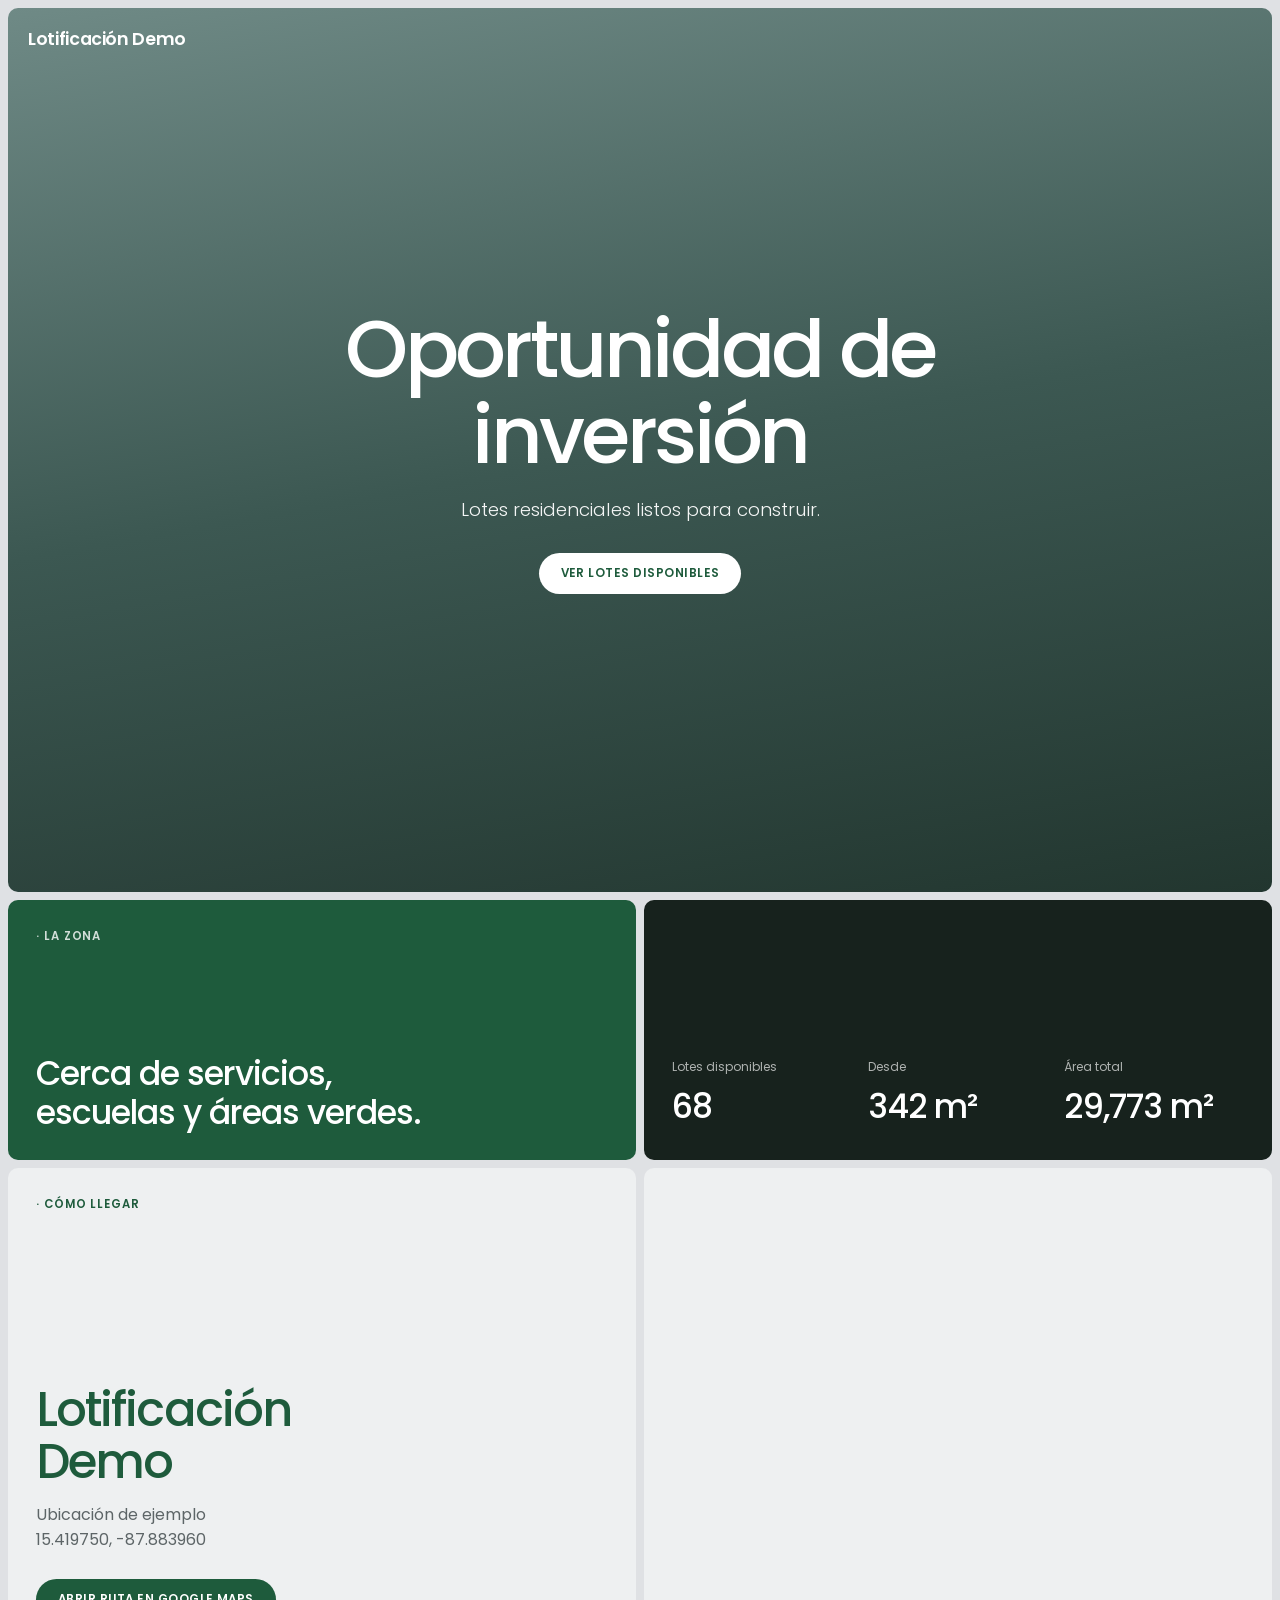
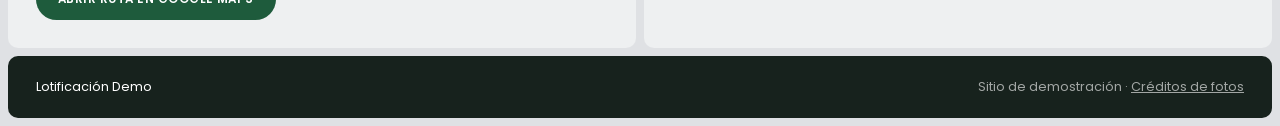
==== index.html @ 6e9f92a8 "Demo de lotificación con mapa interactivo Plano ficticio de 87 lotes sobre un terreno real vacío, fo" ====
<!doctype html>
<html lang="es">
<head>
  <meta charset="utf-8">
  <meta name="viewport" content="width=device-width, initial-scale=1">
  <title>Lotificación Demo · Oportunidad de inversión</title>
  <link rel="icon" type="image/svg+xml" href="img/favicon.svg">
  <meta name="theme-color" content="#1e5b3c">
  <meta name="description" content="Demo de lotificación: lotes residenciales con mapa interactivo.">
  <link rel="preconnect" href="https://fonts.googleapis.com">
  <link rel="preconnect" href="https://fonts.gstatic.com" crossorigin>
  <link rel="stylesheet" href="https://fonts.googleapis.com/css2?family=Poppins:wght@300;400;500;600&display=swap">
  <link rel="stylesheet" href="css/landing.css">
</head>
<body>
  <main class="frame">

    <!-- Hero: fondo de color (demo sin video) -->
    <section class="hero panel">
      <a href="./" class="logo">Lotificación Demo</a>
      <div class="hero-content">
        <h1>Oportunidad de inversión</h1>
        <p>Lotes residenciales listos para construir.</p>
        <a href="mapa" class="btn btn-light">Ver lotes disponibles</a>
      </div>
    </section>

    <div class="duo">
      <section class="panel panel-accent zone">
        <p class="eyebrow eyebrow-light">La zona</p>
        <p class="zone-text">Cerca de servicios, escuelas y áreas verdes.</p>
      </section>
      <section class="panel panel-dark facts">
        <dl>
          <div><dt>Lotes disponibles</dt><dd id="stat-disponibles">—</dd></div>
          <div><dt>Desde</dt><dd id="stat-desde">—</dd></div>
          <div><dt>Área total</dt><dd id="stat-area">—</dd></div>
        </dl>
      </section>
    </div>

    <section class="duo route" id="ubicacion">
      <div class="panel panel-light route-text">
        <p class="eyebrow">Cómo llegar</p>
        <div>
          <h2>Lotificación Demo</h2>
          <p class="intro">Ubicación de ejemplo<br><span id="coords"></span></p>
          <a class="btn" id="btn-ruta" target="_blank" rel="noopener">Abrir ruta en Google Maps</a>
        </div>
      </div>
      <iframe class="panel route-map" id="mapa-google" title="Ubicación en Google Maps" loading="lazy" referrerpolicy="no-referrer-when-downgrade"></iframe>
    </section>

    <footer class="panel panel-dark footer">
      <span>Lotificación Demo</span>
      <span>Sitio de demostración · <a href="creditos">Créditos de fotos</a></span>
    </footer>
  </main>

  <script src="js/config.js"></script>
  <script src="js/inventario.js"></script>
  <script src="js/landing.js"></script>
</body>
</html>
---- css/landing.css ----
:root {
  --page: #dfe1e4;
  --surface: #eef0f1;
  --ink: #23292b;
  --muted: #5d6567;
  --accent: #1e5b3c;      /* verde profundo, acorde a los lotes del mapa */
  --accent-dark: #164430;
  --dark: #17221d;
  --radius: 10px;
  --gap: 8px;
  font-family: "Poppins", "Segoe UI", system-ui, sans-serif;
  color: var(--ink);
}

* { box-sizing: border-box; }
[hidden] { display: none !important; }
html { scroll-behavior: smooth; }
body { margin: 0; background: var(--page); -webkit-font-smoothing: antialiased; }
h1, h2 { font-weight: 500; margin: 0; line-height: 1.08; }

/* Marco: toda la página son paneles con esquinas suaves separados por un margen fino */
.frame { padding: var(--gap); display: flex; flex-direction: column; gap: var(--gap); }
.panel { border-radius: var(--radius); overflow: hidden; position: relative; }
.panel-accent { background: var(--accent); color: #fff; }
.panel-dark { background: var(--dark); color: #fff; }

.eyebrow {
  margin: 0; font-size: .72rem; font-weight: 600; text-transform: uppercase; letter-spacing: .08em; color: var(--accent);
}
.eyebrow::before { content: "· "; }
.eyebrow-light { color: rgba(255, 255, 255, .8); }

.btn {
  display: inline-block; padding: 12px 22px; border-radius: 999px; background: var(--accent); color: #fff;
  font-size: .74rem; font-weight: 600; text-transform: uppercase; letter-spacing: .04em; text-decoration: none;
  transition: background .15s, color .15s;
}
.btn:hover { background: var(--accent-dark); }
.btn-light { background: #fff; color: var(--accent); }
.btn-light:hover { background: var(--surface); }

/* Hero */
.hero {
  min-height: calc(100svh - var(--gap) * 2); display: flex; align-items: center; justify-content: center;
  padding: 96px 20px; text-align: center; color: #fff;
  background: linear-gradient(170deg, #6f8a86 0%, #3c5852 50%, #22362f 100%);
}
.hero-media { position: absolute; inset: 0; width: 100%; height: 100%; object-fit: cover; }
.hero-media.missing { display: none; }
.hero-shade {
  position: absolute; inset: 0;
  background: linear-gradient(to bottom, rgba(10, 20, 16, .55) 0%, rgba(10, 20, 16, .28) 35%, rgba(10, 20, 16, .32) 70%, rgba(10, 20, 16, .5) 100%);
}
/* Logo en blanco sin fondo; una sombra suave lo separa del video cuando la toma es clara */
.logo { position: absolute; top: 18px; left: 20px; z-index: 2; display: block; }
.logo { color: #fff; text-decoration: none; font-size: 1.1rem; font-weight: 600; letter-spacing: -.02em; }
.hero-content { position: relative; max-width: 760px; display: flex; flex-direction: column; align-items: center; }
.hero h1 { font-size: clamp(2.5rem, 7vw, 5rem); letter-spacing: -.045em; }
.hero p { margin: 18px 0 30px; font-size: clamp(1rem, 2vw, 1.15rem); font-weight: 300; opacity: .95; max-width: 36ch; }

/* Bloques bajo el hero */
.duo { display: grid; grid-template-columns: 1fr 1fr; gap: var(--gap); }
.zone, .facts { padding: 28px; min-height: 260px; display: flex; flex-direction: column; }
.zone-text { margin: auto 0 0; font-size: clamp(1.4rem, 2.6vw, 2.1rem); font-weight: 500; letter-spacing: -.03em; line-height: 1.15; max-width: 20ch; }
.facts dl { margin: auto 0 0; display: grid; grid-template-columns: repeat(3, 1fr); gap: 16px; }
.facts dt { font-size: .75rem; opacity: .65; }
.facts dd { margin: 6px 0 0; font-size: clamp(1.4rem, 2.6vw, 2.1rem); font-weight: 500; letter-spacing: -.03em; }

/* Cómo llegar: texto y mapa en la misma fila */
.panel-light { background: var(--surface); }
.route-text { padding: 28px; min-height: 480px; display: flex; flex-direction: column; justify-content: space-between; gap: 32px; }
.route-text h2 { font-size: clamp(2rem, 4vw, 3rem); letter-spacing: -.04em; color: var(--accent); max-width: 12ch; }
.intro { margin: 16px 0 26px; line-height: 1.55; color: var(--muted); }
.route-map { width: 100%; height: 100%; min-height: 480px; border: 0; display: block; background: var(--surface); }

.footer { display: flex; justify-content: space-between; flex-wrap: wrap; gap: 12px; padding: 22px 28px; font-size: .8rem; }
.footer span:last-child { opacity: .6; }
.footer a { color: inherit; }

@media (max-width: 760px) {
  .duo { grid-template-columns: 1fr; }
  .zone, .facts { min-height: 200px; padding: 24px; }
  .facts dl { grid-template-columns: 1fr 1fr; }
  .route-text { min-height: 0; padding: 24px; }
  .route-map { min-height: 360px; }
  .logo { left: 12px; top: 12px; }
}
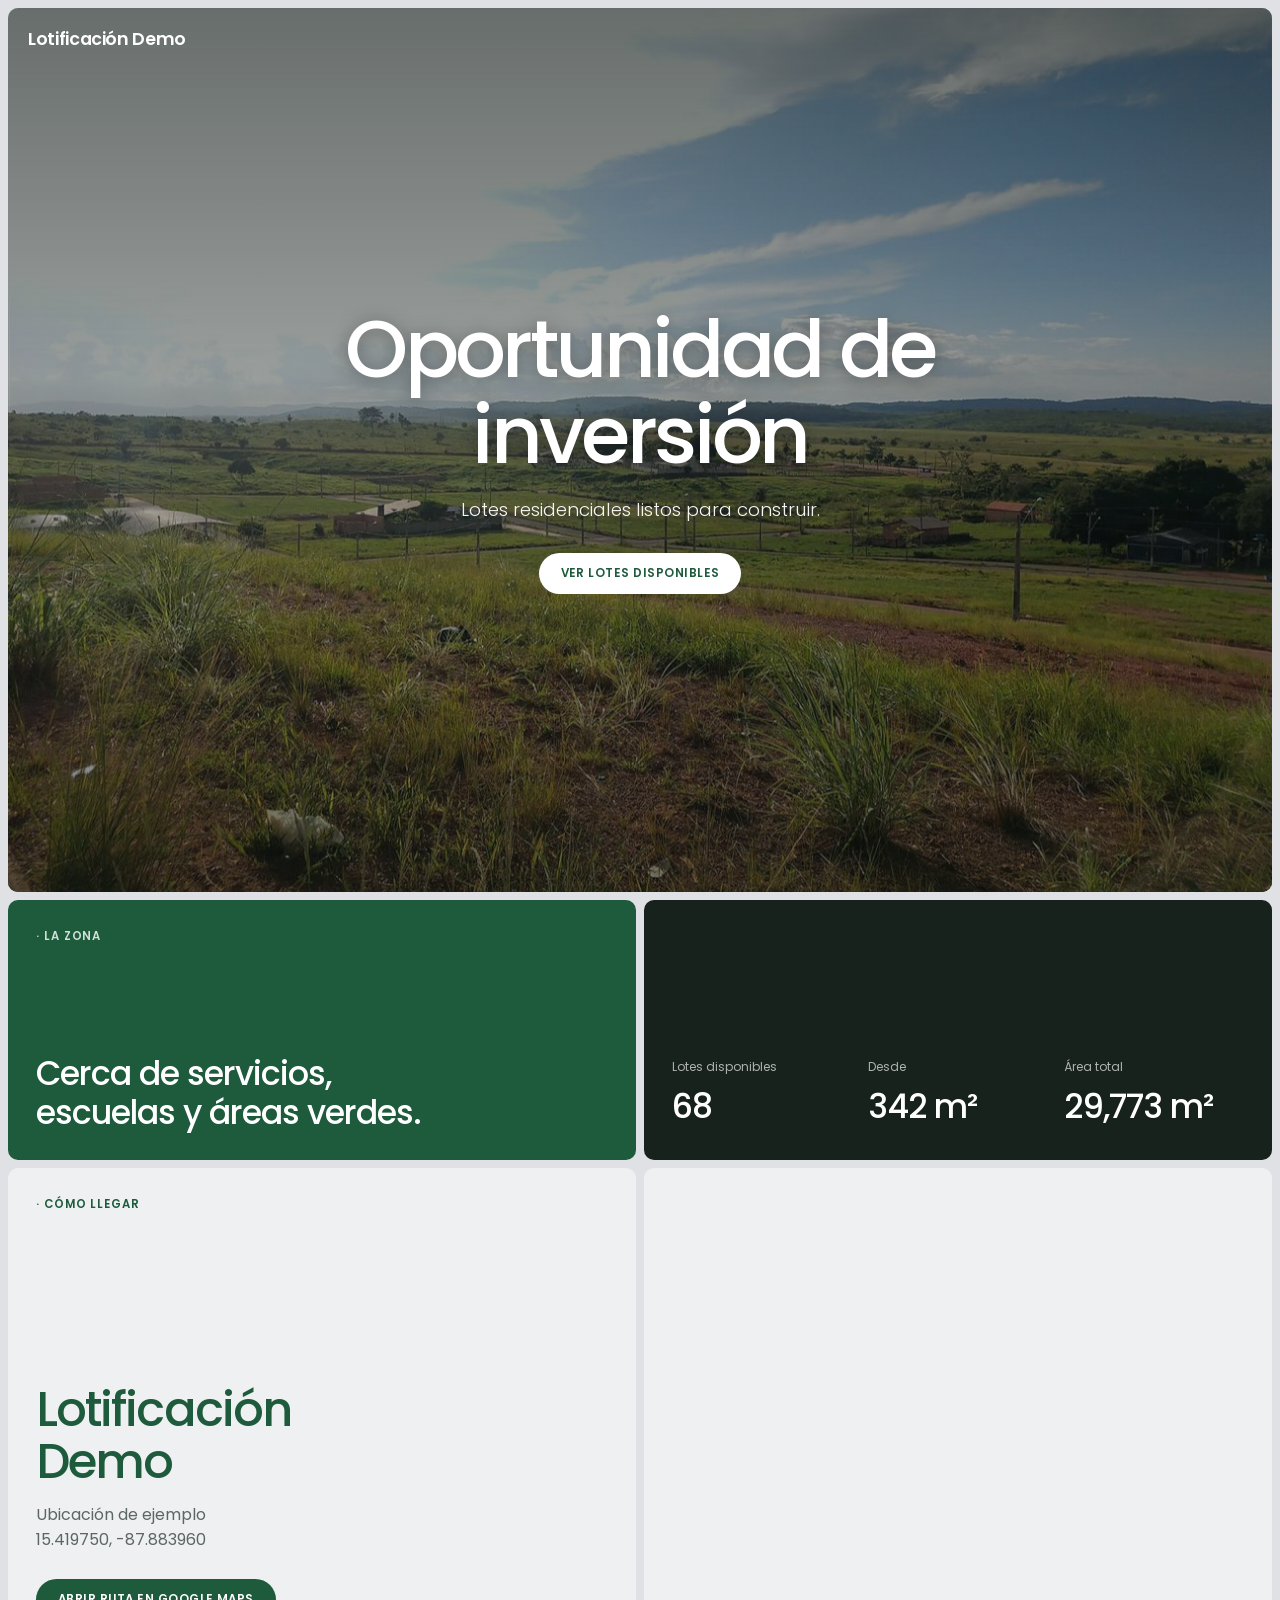
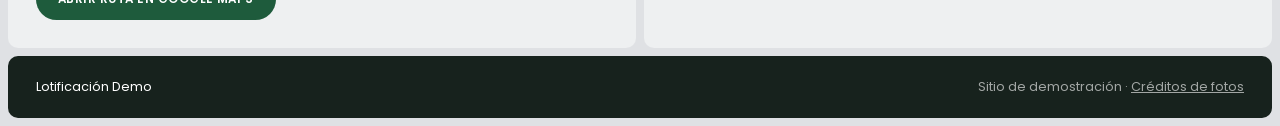
==== commit 944a6d2b: "Foto de portada en el landing Terreno en lotificación de Wikimedia Commons (CC BY-SA 4.0), con oscur" ====
--- a/index.html
+++ b/index.html
@@ -15,8 +15,10 @@
 <body>
   <main class="frame">
 
-    <!-- Hero: fondo de color (demo sin video) -->
+    <!-- Hero: foto de un terreno en lotificación (media/hero.jpg, Wikimedia Commons; crédito en creditos.html) -->
     <section class="hero panel">
+      <img class="hero-media" src="media/hero.jpg" alt="" fetchpriority="high" onerror="this.remove()">
+      <div class="hero-shade"></div>
       <a href="./" class="logo">Lotificación Demo</a>
       <div class="hero-content">
         <h1>Oportunidad de inversión</h1>
--- a/css/landing.css
+++ b/css/landing.css
@@ -45,13 +45,19 @@
   padding: 96px 20px; text-align: center; color: #fff;
   background: linear-gradient(170deg, #6f8a86 0%, #3c5852 50%, #22362f 100%);
 }
-.hero-media { position: absolute; inset: 0; width: 100%; height: 100%; object-fit: cover; }
-.hero-media.missing { display: none; }
+/* Foto de portada con un acercamiento lento (sin él si el sistema pide reducir movimiento) */
+.hero-media {
+  position: absolute; inset: 0; width: 100%; height: 100%; object-fit: cover; object-position: center 60%;
+  animation: acercar 24s ease-out both;
+}
+@keyframes acercar { from { transform: scale(1.12); } to { transform: scale(1); } }
+@media (prefers-reduced-motion: reduce) { .hero-media { animation: none; } }
+/* Más oscuro arriba: la foto tiene el cielo muy claro detrás del nombre y del título */
 .hero-shade {
   position: absolute; inset: 0;
-  background: linear-gradient(to bottom, rgba(10, 20, 16, .55) 0%, rgba(10, 20, 16, .28) 35%, rgba(10, 20, 16, .32) 70%, rgba(10, 20, 16, .5) 100%);
+  background: linear-gradient(to bottom, rgba(10, 20, 16, .62) 0%, rgba(10, 20, 16, .42) 40%, rgba(10, 20, 16, .38) 70%, rgba(10, 20, 16, .55) 100%);
 }
-/* Logo en blanco sin fondo; una sombra suave lo separa del video cuando la toma es clara */
+.hero h1, .hero p { text-shadow: 0 2px 18px rgba(0, 0, 0, .35); }
 .logo { position: absolute; top: 18px; left: 20px; z-index: 2; display: block; }
 .logo { color: #fff; text-decoration: none; font-size: 1.1rem; font-weight: 600; letter-spacing: -.02em; }
 .hero-content { position: relative; max-width: 760px; display: flex; flex-direction: column; align-items: center; }
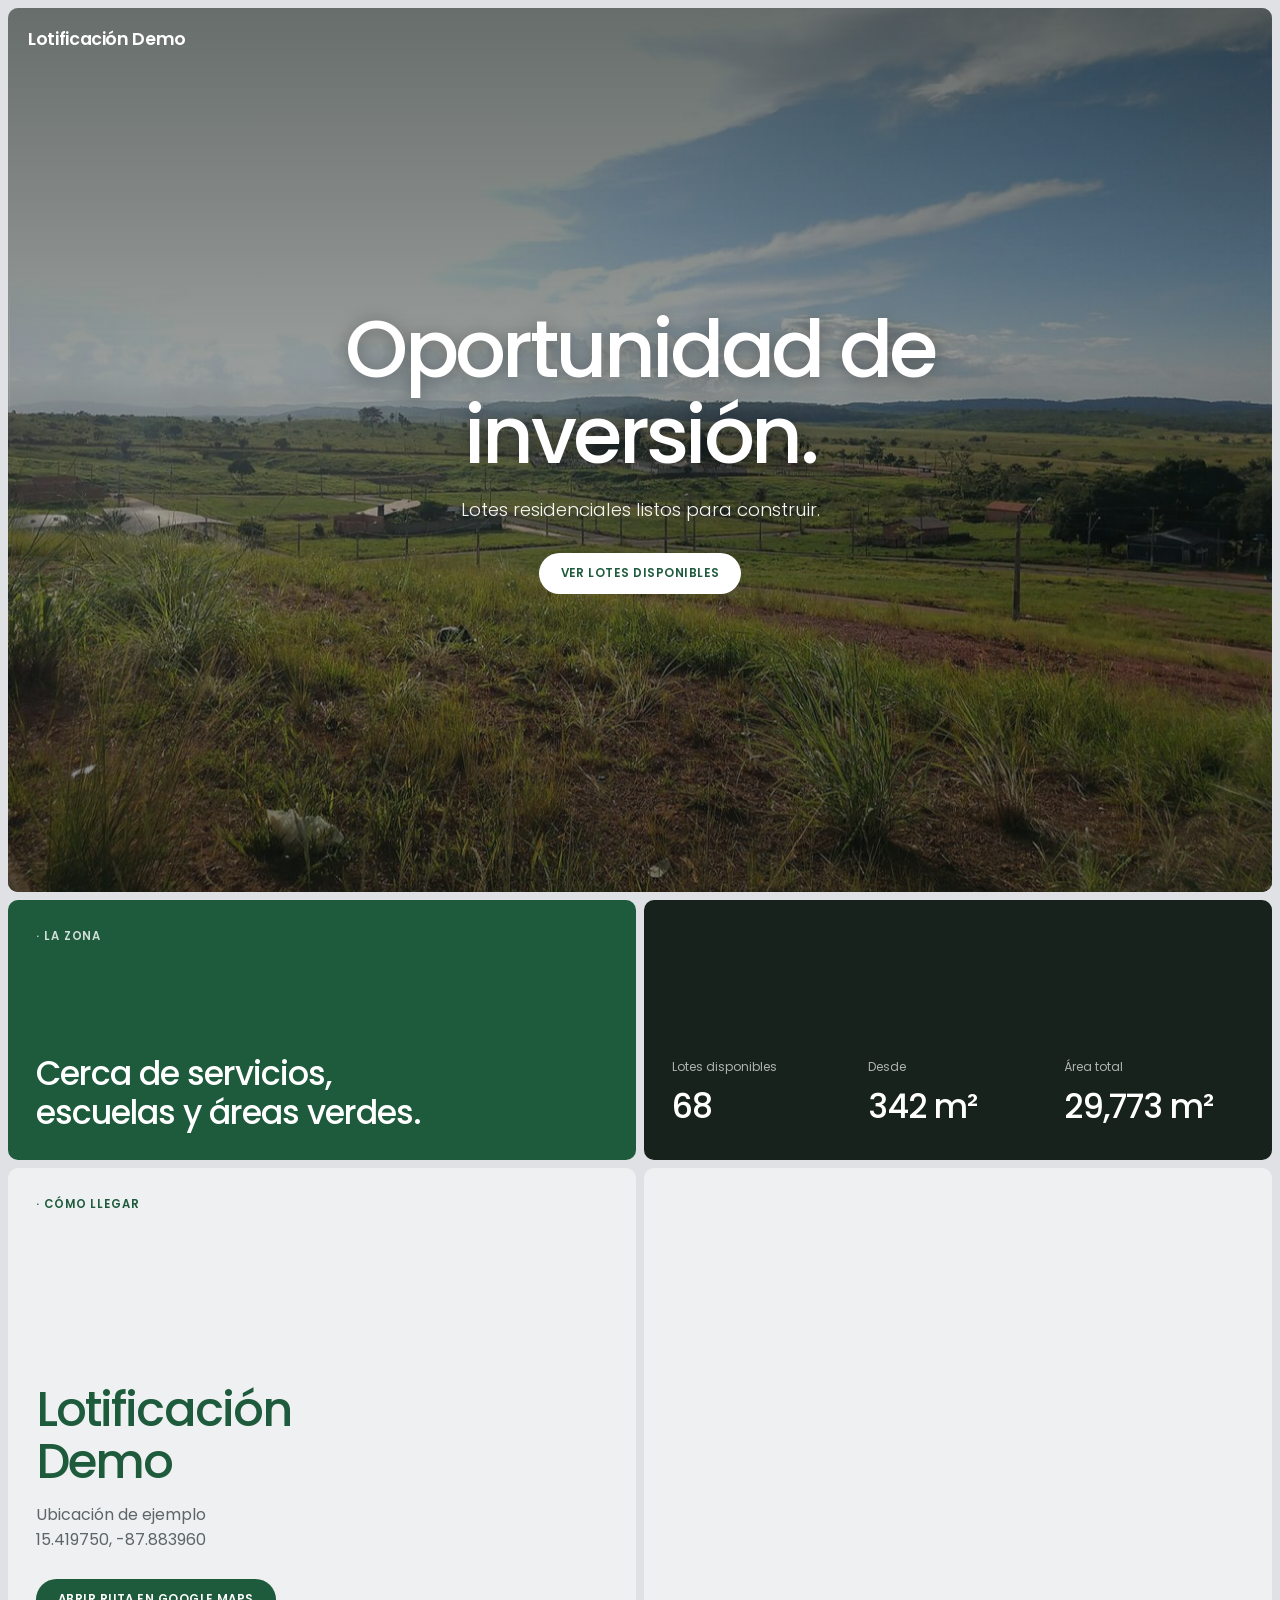
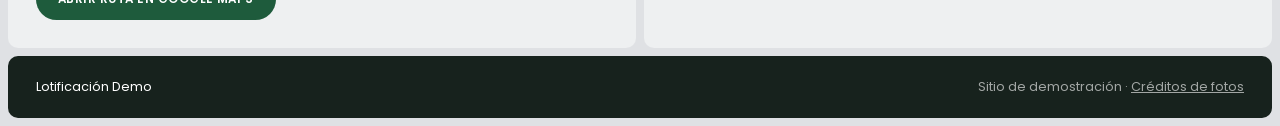
==== commit 13077f4b: "Update hero section heading for clarity" ====
--- a/index.html
+++ b/index.html
@@ -21,7 +21,7 @@
       <div class="hero-shade"></div>
       <a href="./" class="logo">Lotificación Demo</a>
       <div class="hero-content">
-        <h1>Oportunidad de inversión</h1>
+        <h1>Oportunidad de inversión.</h1>
         <p>Lotes residenciales listos para construir.</p>
         <a href="mapa" class="btn btn-light">Ver lotes disponibles</a>
       </div>
